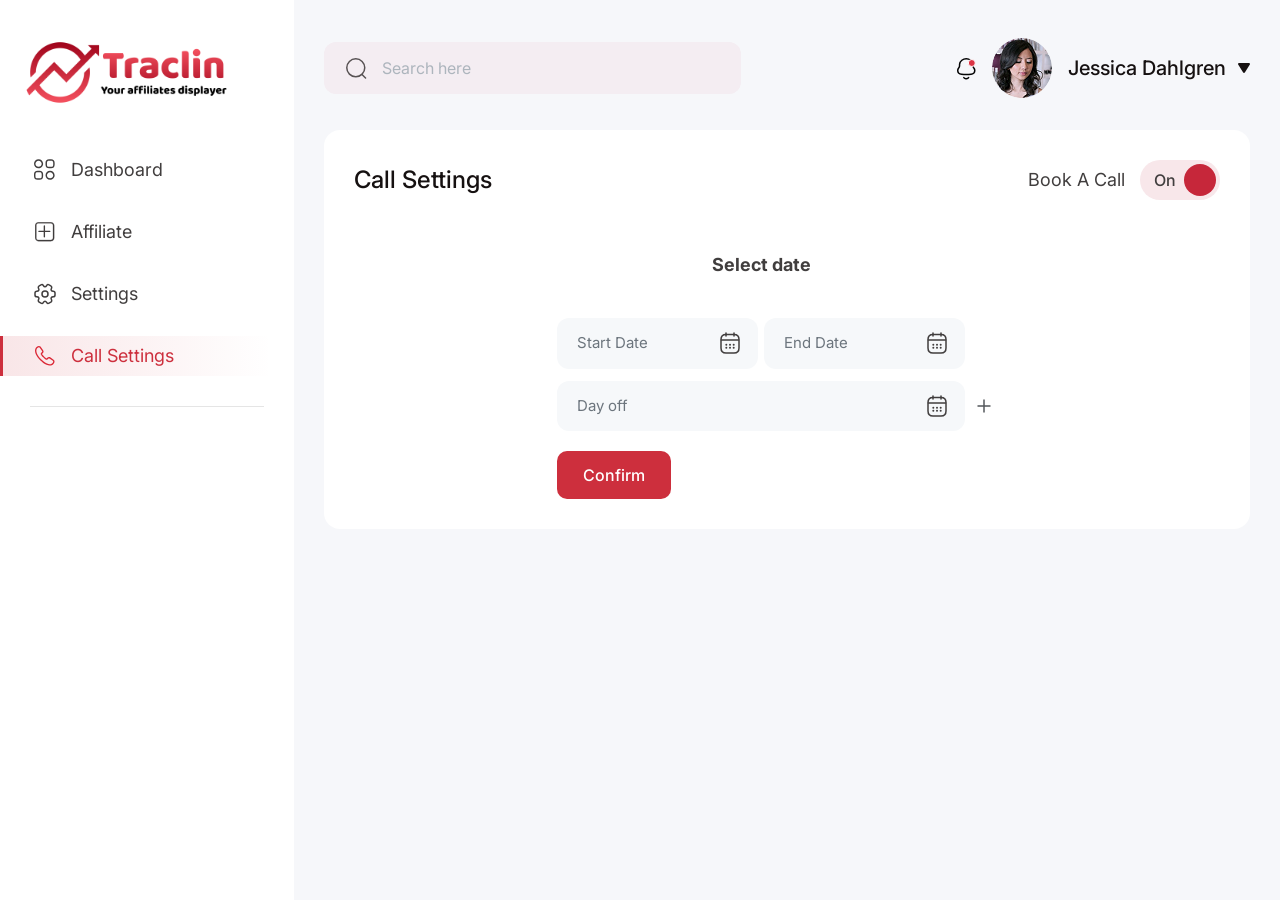
==== Dashboard.html @ 14e71dde "every thing is uptodate and resopnsive" ====
<!DOCTYPE html>
<html lang="en">

<head>
    <meta charset="UTF-8">
    <meta name="viewport" content="width=device-width, initial-scale=1.0">
    <title>Traclin Dashboard</title>
    <link href="https://cdn.jsdelivr.net/npm/bootstrap@5.3.0/dist/css/bootstrap.min.css" rel="stylesheet">
    <link rel="stylesheet" href="https://cdn.jsdelivr.net/npm/bootstrap-icons@1.11.1/font/bootstrap-icons.css">
    <link rel="stylesheet" href="https://cdnjs.cloudflare.com/ajax/libs/font-awesome/6.7.2/css/all.min.css">
    <link rel="stylesheet" href="/css/bootstrap.min.css">
    <link rel="stylesheet" href="./css/style.css">
    <link rel="stylesheet" href="./css/dashboard.css">
</head>

<body>
    <!-- Sidebar Overlay (mobile backdrop) -->
    <div id="sidebar-overlay"></div>

    <div class="d-flex" id="wrapper">

        <!-- ===== SIDEBAR ===== -->
        <div class="bg-white sidebar" id="sidebar-wrapper">

            <!-- Logo -->
            <div class="sidebar-heading px-4 py-10">
                <img src="assets/images/sidebar-logo.svg" alt="Traclin Logo">
            </div>

            <!-- Main Menu -->
            <div class="mb-3">
                <a href="#" class="nav-link-custom" data-target="dashboard">
                    <img src="assets/images/dashboard.svg" alt=""> Dashboard
                </a>
                <a href="#" class="nav-link-custom" data-target="affiliate">
                    <img src="assets/images/affliate.svg" alt=""> Affiliate
                </a>
                <a href="#" class="nav-link-custom" data-target="settings">
                    <img src="assets/images/settings.svg" alt=""> Settings
                </a>
                <a href="#" class="nav-link-custom" data-target="call-settings">
                    <img src="assets/images/phone.svg" alt=""> Call Settings
                </a>
            </div>

            <hr class="sidebar-divider">

        </div>
        <!-- ===== END SIDEBAR ===== -->

        <!-- ===== MAIN CONTENT ===== -->
        <div id="page-content-wrapper" class="w-100 vh-100 overflow-auto header-bg content-padding">

            <!-- Top Navigation Bar -->
            <nav class="navbar navbar-light nav-custom">
                <div class="container-fluid p-0">

                    <!-- Hamburger (mobile only) -->
                    <button class="hamburger-btn d-md-none" id="sidebarToggle" aria-label="Toggle sidebar">
                        <i class="fa-solid fa-bars"></i>
                    </button>

                    <!-- Search Bar -->
                    <form class="d-flex nav-search position-relative">
                        <img src="assets/images/search.svg" alt="Search icon" class="search-icon">
                        <input class="form-control border-0 search-bar" type="search" placeholder="Search here"
                            aria-label="Search">
                    </form>

                    <!-- Right Side: Notification + Profile -->
                    <div class="d-flex align-items-center ms-auto">

                        <!-- Notification Bell -->
                        <a class="nav-link text-dark position-relative" href="#">
                            <img src="assets/images/notification.svg" alt="Notifications">
                            <span class="notification-dot position-absolute">
                                <span class="visually-hidden">New alerts</span>
                            </span>
                        </a>

                        <!-- User Profile Dropdown -->
                        <div class="nav-item dropdown d-flex align-items-center">
                            <img src="assets/images/nav-profile.png" alt="User Avatar" class="nav-avatar">
                            <a class="nav-link nav-username d-none d-md-block" href="#" id="navbarDropdown"
                                data-bs-toggle="dropdown" aria-expanded="false">
                                Jessica Dahlgren
                            </a>
                            <img src="assets/images/nav-drop-btn.svg" alt="Expand menu" role="button"
                                data-bs-toggle="dropdown" data-bs-target="#navbarDropdown" class="nav-drop-arrow">
                            <ul class="dropdown-menu dropdown-menu-end border-0 mt-2 shadow-sm"
                                aria-labelledby="navbarDropdown">
                                <li><a class="dropdown-item" href="#">Profile</a></li>
                                <li><a class="dropdown-item" href="#">Settings</a></li>
                                <li>
                                    <hr class="dropdown-divider">
                                </li>
                                <li><a class="dropdown-item text-danger" href="./index.html">Logout</a></li>
                            </ul>
                        </div>
                    </div>

                </div>
            </nav>

            <!-- ===== CONTENT SECTIONS ===== -->
            <div>

                <!-- Section: Dashboard -->
                <div id="dashboard" class="content-section d-none Affiliate-display-container">
                    <div class="card border-0 rounded-4 p-5 bg-white text-center">
                        <i class="bi bi-grid text-muted mb-3 dashboard-icon"></i>
                        <h3 class="fw-bold">Welcome to the Dashboard</h3>
                        <p class="text-muted">This is a dynamic section. </p>
                    </div>
                </div>

                <!-- Section: Affiliate -->

                <div id="affiliate" class="content-section d-none affiliate-container">
                    <div class="dashboard-porgress d-flex align-items-center position-relative">
                        <div class="Progress-bar-user-welcome">
                            <h1 class="fw-bold">
                                Hello
                            </h1>
                            <p>
                                Mashok Khan
                            </p>
                        </div>

                        <div class="d-flex justify-content-between  Progress-bar">

                            <div class="d-flex flex-column align-items-center" style="z-index: 2;">
                                <div
                                    class="web-red-gradient d-flex align-items-center justify-content-center rounded-circle porgres-red-icon">
                                    <img src="/images/icons/profile.png" style="height: 57%; width: 57%;">
                                </div>
                                <h1 class="fw-bolder progres-count">
                                    56
                                </h1>
                                <p class="fw-semibold progres-tag">
                                    Daily Visitor
                                </p>
                            </div>

                            <div class="d-flex flex-column align-items-center" style="z-index: 2;">
                                <div
                                    class="web-red-gradient d-flex align-items-center justify-content-center rounded-circle porgres-red-icon">
                                    <img src="/images/icons/eye.png" style="height: 57%; width: 57%;">
                                </div>
                                <h1 class="fw-bolder progres-count">
                                    78
                                </h1>
                                <p class="fw-semibold progres-tag">
                                    Daily Click
                                </p>
                            </div>

                            <div class="d-flex flex-column align-items-center" style="z-index: 2;">
                                <div
                                    class="web-red-gradient d-flex align-items-center justify-content-center rounded-circle porgres-red-icon">
                                    <img src="/images/icons/eye.png" style="height: 57%; width: 57%;">
                                </div>
                                <h1 class="fw-bolder  progres-count">
                                    78
                                </h1>
                                <p class="fw-semibold progres-tag">
                                    Daily Click
                                </p>
                            </div>

                            <img src="/images/progress-bar-style-lines.png" style="right: 0%; top: 0%; z-index: 1;"
                                class="position-absolute">

                        </div>

                    </div>

                    <div class="Affiliate-display position-relative">

                        <div class="affilate-display-header">

                            <div>
                                <div>
                                    <h1 class="fw-semibold Affiliate-display-h1">
                                        Affiliate displayer
                                    </h1>
                                </div>
                                <div>
                                    <p class="Affiliate-display-p" style="margin-right: 20px;">
                                        Hello my user those are my suggested products. make a purchase to support my
                                        blog!
                                        <span>
                                            <img src="./assets/images/edit-2.svg" style="cursor: pointer;">
                                        </span>
                                    </p>
                                </div>
                            </div>

                            <div>
                                <button
                                    class="add-link-btn web-text-red fw-semibold border-0 d-flex align-items-center justify-content-center gap-3"
                                    data-bs-toggle="modal" data-bs-target="#uploadModal" id="btn-add-link">
                                    Add your link
                                    <div style="padding: 1px 6px; border-radius: 6px;"
                                        class="text-white web-red-gradient">
                                        <i class="fa-solid fa-plus"></i>
                                    </div>
                                </button>
                            </div>
                        </div>


                        <div>
                            <table class="w-100 Affiliate-display-table table-responsive" style="font-weight: 500;">

                                <thead>
                                    <tr style="background-color: #F4E6EA; height: 56px;">
                                        <th class="pl-30">
                                            #
                                        </th>
                                        <th class="Date">Registration Date</th>
                                        <th>Category</th>
                                        <th>Brand name</th>
                                        <th>Affiliate link</th>
                                        <th class="Description">Description</th>
                                        <th class="pr-30">
                                            Our Product Video
                                        </th>
                                    </tr>
                                </thead>

                                <tbody>

                                    <tr>
                                        <td class="pl-30">
                                            01
                                        </td>
                                        <td class="Date">07 June 2022</td>
                                        <td>Customized gadget</td>
                                        <td>Traclin</td>
                                        <td>traclin.com</td>
                                        <td class="Description">Lorem Ipsum is simply dummy text printer to..</td>

                                        <td class="watch-product-video pr-30">
                                            <div class="d-flex align-items-center">
                                                <img src="../images/icons/play-circle.png" style="cursor: pointer;">
                                                <p style="margin-left: 12px; margin-top: 14px;">
                                                    Watch
                                                    <span class="watch-video-tag">
                                                        our product video
                                                    </span>
                                                </p>
                                                <div class="dropdown" style="margin-left: 20px;">
                                                    <i class="fa-solid fa-ellipsis-vertical fs-4"
                                                        style="color: #1D265D; cursor: pointer;"
                                                        data-bs-toggle="dropdown" aria-expanded="false">
                                                    </i>
                                                    <ul class="dropdown-menu shadow-sm border-0"
                                                        style="min-width: 100px;">
                                                        <li><a class="dropdown-item fw-medium view-affiliate-btn"
                                                                href="#">View</a></li>
                                                        <li><a class="dropdown-item fw-medium text-danger delete-affiliate-btn"
                                                                href="#">Delete</a></li>
                                                    </ul>
                                                </div>
                                            </div>
                                        </td>

                                    </tr>


                                    <tr>
                                        <td class="pl-30">
                                            02
                                        </td>
                                        <td class="Date">07 June 2022</td>
                                        <td>Customized gadget</td>
                                        <td>Traclin</td>
                                        <td>traclin.com</td>
                                        <td class="Description">Lorem Ipsum is simply dummy text printer to..</td>

                                        <td class="watch-product-video pr-30">
                                            <div class="d-flex align-items-center">
                                                <img src="../images/icons/play-circle.png" style="cursor: pointer;">
                                                <p style="margin-left: 12px; margin-top: 14px;">
                                                    Watch
                                                    <span class="watch-video-tag">
                                                        our product video
                                                    </span>
                                                </p>
                                                <div class="dropdown" style="margin-left: 20px;">
                                                    <i class="fa-solid fa-ellipsis-vertical fs-4"
                                                        style="color: #1D265D; cursor: pointer;"
                                                        data-bs-toggle="dropdown" aria-expanded="false">
                                                    </i>
                                                    <ul class="dropdown-menu shadow-sm border-0"
                                                        style="min-width: 100px;">
                                                        <li><a class="dropdown-item fw-medium view-affiliate-btn"
                                                                href="#">View</a></li>
                                                        <li><a class="dropdown-item fw-medium text-danger delete-affiliate-btn"
                                                                href="#">Delete</a></li>
                                                    </ul>
                                                </div>
                                            </div>
                                        </td>

                                    </tr>


                                    <tr>
                                        <td class="pl-30">
                                            03
                                        </td>
                                        <td class="Date">07 June 2022</td>
                                        <td>Customized gadget</td>
                                        <td>Traclin</td>
                                        <td>traclin.com</td>
                                        <td class="Description">Lorem Ipsum is simply dummy text printer to..</td>

                                        <td class="watch-product-video pr-30">
                                            <div class="d-flex align-items-center">
                                                <img src="../images/icons/play-circle.png" style="cursor: pointer;">
                                                <p style="margin-left: 12px; margin-top: 14px;">
                                                    Watch
                                                    <span class="watch-video-tag">
                                                        our product video
                                                    </span>
                                                </p>
                                                <div class="dropdown" style="margin-left: 20px;">
                                                    <i class="fa-solid fa-ellipsis-vertical fs-4"
                                                        style="color: #1D265D; cursor: pointer;"
                                                        data-bs-toggle="dropdown" aria-expanded="false">
                                                    </i>
                                                    <ul class="dropdown-menu shadow-sm border-0"
                                                        style="min-width: 100px;">
                                                        <li><a class="dropdown-item fw-medium view-affiliate-btn"
                                                                href="#">View</a></li>
                                                        <li><a class="dropdown-item fw-medium text-danger delete-affiliate-btn"
                                                                href="#">Delete</a></li>
                                                    </ul>
                                                </div>
                                            </div>
                                        </td>

                                    </tr>


                                    <tr>
                                        <td class="pl-30">
                                            04
                                        </td>
                                        <td class="Date">07 June 2022</td>
                                        <td>Customized gadget</td>
                                        <td>Traclin</td>
                                        <td>traclin.com</td>
                                        <td class="Description">Lorem Ipsum is simply dummy text printer to..</td>

                                        <td class="watch-product-video pr-30">
                                            <div class="d-flex align-items-center">
                                                <img src="../images/icons/play-circle.png" style="cursor: pointer;">
                                                <p style="margin-left: 12px; margin-top: 14px;">
                                                    Watch
                                                    <span class="watch-video-tag">
                                                        our product video
                                                    </span>
                                                </p>
                                                <div class="dropdown" style="margin-left: 20px;">
                                                    <i class="fa-solid fa-ellipsis-vertical fs-4"
                                                        style="color: #1D265D; cursor: pointer;"
                                                        data-bs-toggle="dropdown" aria-expanded="false">
                                                    </i>
                                                    <ul class="dropdown-menu shadow-sm border-0"
                                                        style="min-width: 100px;">
                                                        <li><a class="dropdown-item fw-medium view-affiliate-btn"
                                                                href="#">View</a></li>
                                                        <li><a class="dropdown-item fw-medium text-danger delete-affiliate-btn"
                                                                href="#">Delete</a></li>
                                                    </ul>
                                                </div>
                                            </div>
                                        </td>

                                    </tr>


                                    <tr>
                                        <td class="pl-30">
                                            05
                                        </td>
                                        <td class="Date">07 June 2022</td>
                                        <td>Customized gadget</td>
                                        <td>Traclin</td>
                                        <td>traclin.com</td>
                                        <td class="Description">Lorem Ipsum is simply dummy text printer to..</td>

                                        <td class="watch-product-video pr-30">
                                            <div class="d-flex align-items-center">
                                                <img src="../images/icons/play-circle.png" style="cursor: pointer;">
                                                <p style="margin-left: 12px; margin-top: 14px;">
                                                    Watch
                                                    <span class="watch-video-tag">
                                                        our product video
                                                    </span>
                                                </p>
                                                <div class="dropdown" style="margin-left: 20px;">
                                                    <i class="fa-solid fa-ellipsis-vertical fs-4"
                                                        style="color: #1D265D; cursor: pointer;"
                                                        data-bs-toggle="dropdown" aria-expanded="false">
                                                    </i>
                                                    <ul class="dropdown-menu shadow-sm border-0"
                                                        style="min-width: 100px;">
                                                        <li><a class="dropdown-item fw-medium view-affiliate-btn"
                                                                href="#">View</a></li>
                                                        <li><a class="dropdown-item fw-medium text-danger delete-affiliate-btn"
                                                                href="#">Delete</a></li>
                                                    </ul>
                                                </div>
                                            </div>
                                        </td>

                                    </tr>


                                    <tr class="border-0">
                                        <td class="pl-30">
                                            06
                                        </td>
                                        <td class="Date">07 June 2022</td>
                                        <td>Customized gadget</td>
                                        <td>Traclin</td>
                                        <td>traclin.com</td>
                                        <td class="Description">Lorem Ipsum is simply dummy text printer to..</td>

                                        <td class="watch-product-video pr-30">
                                            <div class="d-flex align-items-center">
                                                <img src="../images/icons/play-circle.png" style="cursor: pointer;">
                                                <p style="margin-left: 12px; margin-top: 14px;">
                                                    Watch
                                                    <span class="watch-video-tag">
                                                        our product video
                                                    </span>
                                                </p>
                                                <div class="dropdown" style="margin-left: 20px;">
                                                    <i class="fa-solid fa-ellipsis-vertical fs-4"
                                                        style="color: #1D265D; cursor: pointer;"
                                                        data-bs-toggle="dropdown" aria-expanded="false">
                                                    </i>
                                                    <ul class="dropdown-menu shadow-sm border-0"
                                                        style="min-width: 100px;">
                                                        <li><a class="dropdown-item fw-medium view-affiliate-btn"
                                                                href="#">View</a></li>
                                                        <li><a class="dropdown-item fw-medium text-danger delete-affiliate-btn"
                                                                href="#">Delete</a></li>
                                                    </ul>
                                                </div>
                                            </div>
                                        </td>
                                    </tr>
                                </tbody>
                            </table>
                        </div>

                        <div class="w-100 d-flex">
                            <button class="text-white border-0 web-red mx-auto link-of-the-page-btn"
                                data-bs-toggle="modal" data-bs-target="#uploadModal" id="btn-create-link">
                                Create link of the page
                            </button>
                        </div>

                    </div>
                </div>

                <!-- Section: Affiliate ends here -->

                <!-- Section: Affiliate Details -->
                <div id="affiliate-details" class="content-section d-none">
                    <div class="card border-0 rounded-4 p-30 bg-white">
                        <div class="d-flex justify-content-between align-items-center mb-5">
                            <h4 class="mb-0 section-title">
                                <i class="bi bi-arrow-left me-2 text-dark" style="cursor: pointer"
                                    id="back-to-affiliate"></i>
                                Affiliate link
                            </h4>
                            <button class="btn btn-outline-danger btn-edit rounded-2" data-bs-toggle="modal"
                                data-bs-target="#uploadModal">Edit</button>
                        </div>

                        <div class="row gx-custom">
                            <!-- Upload Image Box -->
                            <div class="col-12 upload-col d-flex justify-content-center mb-4">
                                <input type="file" id="main-upload-input" accept="image/*" class="d-none">
                                <div class="rounded-4 d-flex flex-column
                                            align-items-center justify-content-center p-4 upload-box overflow-hidden position-relative"
                                    id="main-upload-box">
                                    <div
                                        class="upload-action-btns d-none position-absolute top-0 end-0 m-2 d-flex gap-2">
                                        <button type="button" class="btn-action-image btn-preview-image"
                                            aria-label="Preview image">
                                            <i class="bi bi-eye text-white"></i>
                                        </button>
                                        <button type="button" class="btn-action-image btn-remove-image"
                                            aria-label="Remove image">
                                            <i class="bi bi-x text-white"></i>
                                        </button>
                                    </div>
                                    <span class="text-center upload-text-custom">Upload<br>Image/Logo</span>
                                </div>

                            </div>


                            <!-- Affiliate Details -->
                            <div class="col-12 details-col pt-2">

                                <!-- Info Grid -->
                                <div class="row align-items-start mb-4 g-0 info-grid">
                                    <div class="col-sm-6 col-md-auto">
                                        <div class="detail-header">Registration Date</div>
                                        <div class="detail-value" id="display-registration-date">07 June 2022</div>
                                    </div>
                                    <div class="col-sm-6 col-md-auto">
                                        <div class="detail-header">Brand name</div>
                                        <div class="detail-value" id="display-brand-name">Traclin</div>
                                    </div>
                                    <div class="col-sm-6 col-md-auto">
                                        <div class="detail-header">Affiliate link</div>
                                        <div class="detail-value" id="display-affiliate-link">traclin.com</div>
                                    </div>
                                    <div class="col-sm-6 col-md">
                                        <div class="detail-header">Our Video link</div>
                                        <a href="#" class="text-decoration-underline detail-value"
                                            id="display-video-link">
                                            https://www.youtube.com/watch?v
                                        </a>
                                    </div>
                                </div>

                                <!-- Description -->
                                <div class="mb-3 detail-header">Description</div>
                                <p class="text-muted pb-5 detail-description" id="display-description">
                                    Lorem Ipsum is simply dummy text of the printing and typesetting industry. Lorem
                                    Ipsum has been the industry's standard dummy text ever since the 1500s, when an
                                    unknown printer took a galley of type and scrambled it to make a type specimen book.
                                    It has survived not only five centuries, but also the leap into electronic
                                    typesetting, remaining essentially unchanged.
                                </p>

                                <!-- Watch Video Link -->
                                <a href="#" class="text-decoration-none d-inline-flex align-items-center play-btn">
                                    <img src="assets/images/play-circle.svg" alt="Play Circle">
                                    <span class="video-text">Watch our product video</span>
                                </a>
                            </div>
                        </div>
                    </div>
                </div>

                <!-- Section: Settings -->
                <div id="settings" class="content-section d-none">
                    <div class="card border-0 rounded-4 p-5 bg-white">
                        <h4 class="fw-bold">Company Settings</h4>
                        <p class="text-muted">Configure your Traclin features here.</p>
                    </div>
                </div>

                <!-- Section: Call Settings -->
                <div id="call-settings" class="content-section d-none">
                    <div class="card border-0 rounded-4 p-30 bg-white">

                        <!-- Header row -->
                        <div class="d-flex flex-wrap justify-content-between align-items-center gap-3">
                            <h4 class="section-title mb-0">Call Settings</h4>
                            <div class="custom-toggle-container">
                                <span class="custom-toggle-text">Book A Call</span>
                                <label class="custom-toggle">
                                    <input type="checkbox" id="bookCallToggle" checked>
                                    <span class="toggle-slider"></span>
                                    <span class="toggle-label-on">On</span>
                                    <span class="toggle-label-off">Off</span>
                                </label>
                            </div>
                        </div>

                        <!-- Date selection -->
                        <div class="call-settings-dates mt-5">

                            <div class="date-grid">
                                <!-- Heading -->
                                <h5 class="select-date-header mb-4" style="grid-column: 1 / 3;">Select date</h5>

                                <!-- Start Date -->
                                <div class="date-field" style="grid-column: 1;">
                                    <input type="date" id="callStartDate" class="date-custom-input" required>
                                    <span class="date-placeholder">Start Date</span>
                                    <img src="assets/images/calendar.svg" alt="Calendar">
                                </div>

                                <!-- End Date -->
                                <div class="date-field">
                                    <input type="date" id="callEndDate" class="date-custom-input" required>
                                    <span class="date-placeholder">End Date</span>
                                    <img src="assets/images/calendar.svg" alt="Calendar">
                                </div>

                                <!-- Spacer keeps col 3 the same width as the + button -->
                                <div class="date-grid__spacer" aria-hidden="true">
                                    <i class="bi bi-plus-lg"></i>
                                </div>

                                <!-- Spacer keeps col 4 the same width as the × button -->
                                <div class="date-grid__spacer date-grid__spacer-x" aria-hidden="true">
                                    <i class="bi bi-x-lg"></i>
                                </div>

                                <!-- Day off rows (dynamically managed) -->
                                <div id="dayoff-list" class="date-field--dayoff"
                                    style="grid-column: 1 / 3; display: contents;">
                                    <div class="date-field date-field--dayoff dayoff-entry">
                                        <input type="date" class="date-custom-input dayoff-input" required>
                                        <span class="date-placeholder">Day off</span>
                                        <img src="assets/images/calendar.svg" alt="Calendar">
                                    </div>
                                </div>

                                <!-- Add day-off button -->
                                <button type="button" id="addDayoffBtn" class="add-dayoff-btn"
                                    title="Add another day off">
                                    <img src="assets/images/add.svg" alt="Add">
                                </button>

                                <!-- Confirm -->
                                <button type="button" id="confirmCallSettings"
                                    class="btn bg-primary-red modal-save-btn call-settings-confirm">
                                    Confirm
                                </button>
                            </div>
                        </div>

                    </div>
                </div>
            </div>
        </div>

    </div>
    <!-- ===== END CONTENT SECTIONS ===== -->

    </div>
    <!-- ===== END MAIN CONTENT ===== -->

    <!-- Upload Modal -->
    <div class="modal fade" id="uploadModal" tabindex="-1" aria-labelledby="uploadModalLabel" aria-hidden="true">
        <div class="modal-dialog modal-dialog-centered">
            <div class="modal-content rounded-3 border-0 p-3">
                <div class="modal-header border-0 pb-0 d-flex justify-content-center position-relative">
                    <img src="assets/images/sidebar-logo.svg" alt="Traclin Logo" class="modal-logo">
                </div>
                <div class="modal-body">
                    <div class="text-center mb-0">
                        <input type="file" id="modal-upload-input" accept="image/*" class="d-none">
                        <div class="rounded-3 d-flex align-items-center justify-content-center mx-auto overflow-hidden position-relative modal-upload-box"
                            id="modal-upload-box">
                            <div class="upload-action-btns d-none position-absolute top-0 end-0 m-2 d-flex gap-2">
                                <button type="button" class="btn-action-image btn-preview-image"
                                    aria-label="Preview image">
                                    <i class="bi bi-eye text-white"></i>
                                </button>
                                <button type="button" class="btn-action-image btn-remove-image"
                                    aria-label="Remove image">
                                    <i class="bi bi-x text-white"></i>
                                </button>
                            </div>
                            <img src="assets/images/gallery-add.svg" alt="gallery-add" class="modal-upload-icon">
                        </div>
                        <div class="modal-upload-text">Upload Image/Logo</div>
                    </div>

                    <form>
                        <input type="text" class="form-control mb-2 border-0 py-2 px-3 modal-custom-input"
                            id="input-registration-date" placeholder="Registration Date (e.g. 07 June 2022)">
                        <select class="form-select mb-2 border-0 py-2 px-3 modal-custom-input" aria-label="Category">
                            <option selected>Category</option>
                            <option value="1">Affiliate</option>
                            <option value="2">Other</option>
                        </select>
                        <input type="text" class="form-control mb-2 border-0 py-2 px-3 modal-custom-input"
                            id="input-brand-name" placeholder="Brand name">
                        <input type="text" class="form-control mb-2 border-0 py-2 px-3 modal-custom-input"
                            id="input-affiliate-link" placeholder="Affiliate link">
                        <input type="text" class="form-control mb-2 border-0 py-2 px-3 modal-custom-input"
                            id="input-video-link" placeholder="Our Video link">
                        <textarea class="form-control mb-2 border-0 py-2 px-3 modal-custom-input" id="input-description"
                            rows="4" placeholder="Description"></textarea>

                        <div class="text-start mt-2">
                            <button type="button" class="btn bg-primary-red modal-save-btn"
                                id="modal-save-btn">Save</button>
                        </div>
                    </form>
                </div>
            </div>
        </div>
    </div>

    <!-- Image Preview Modal -->
    <div class="modal fade" id="imagePreviewModal" tabindex="-1" aria-labelledby="imagePreviewModalLabel"
        aria-hidden="true">
        <div class="modal-dialog modal-dialog-centered modal-lg">
            <div class="modal-content bg-transparent border-0">
                <div class="modal-header border-0 pb-2 justify-content-end">
                    <button type="button" class="btn-close btn-close-white" data-bs-dismiss="modal"
                        aria-label="Close"></button>
                </div>
                <div class="modal-body text-center p-0">
                    <img src="" id="full-preview-img" class="img-fluid rounded preview-modal-img" alt="Image Preview">
                </div>
            </div>
        </div>
    </div>

    </div>

    <script src="https://cdn.jsdelivr.net/npm/bootstrap@5.3.0/dist/js/bootstrap.bundle.min.js"></script>
    <script src="./js/script.js"></script>
</body>

</html>
---- css/style.css ----
@import URL('https://fonts.googleapis.com/css2?family=Inter:ital,opsz,wght@0,14..32,100..900;1,14..32,100..900&display=swap');

*{
    margin: 0%;
    padding: 0%;
    box-sizing: border-box;
    font-family: 'inter' , sans-serif;
}


.input{
    height: 58px;
    border-radius: 10px;
    background-color: #F3F8FC;
    border: none;
    padding: 18px 20px;
    margin-top: 10px;
}

.web-red-gradient {
   background: linear-gradient(to top left, #F14D5C 10%, #A2071D 60%);
}

.web-gray{
    background-color: #66737F;
}

.web-black{
    background-color: #161111;
}

.web-red{
    background-color: #C6273A;
}

.web-text-gray{
       color: #66737F;
}

.web-text-black{
    color: #161111;
}

.web-text-red{
    color: #C6273A;
}

.Affiliate-display{
    width: 100%;
    border-radius: 8px;
    box-shadow: 2px 2px 60px 6px rgba(0, 0, 0, 0.088);
    margin-top: 30px;
    overflow: auto;
}

.affiliate-container{
    width: 100%;
    max-width: 1800px;
    margin-left: auto;
    margin-right: auto;
}

.Description{
    display: none;
}

.watch-video-tag{
    display: none;
}

.Affiliate-display-table{
        font-size: 10px;
    }

.Date{
    display: none;
}


 .add-link-btn{
    width: 140px;
    height: 40px;
    border-radius: 6px;
    background-color: #F4E6EA;
    border:2px solid #161111;
    font-size: 12px;
} 


.Affiliate-display-table > tbody > tr {
    height: 45px;
    border-bottom: 1px solid #05050543;
    margin-left: 20px;
}

.watch-product-video{
    color: #C6273A;
}

.dashboard-porgress {
    background-color: #F4E6EA;
    width: 100%;
    height: 160px;
    border-radius: 12px;
    overflow: hidden;
}

.Progress-bar{
        width: 55%; 
        margin-left: auto;
        margin-right: 10px;
    }
     .Progress-bar-user-welcome{
        margin-left: 10px; 
        font-size: 20px; 
        width: 140px;
    }
    .porgres-red-icon{
        height: 40px;
        width: 40px;
    }

     .progres-count{
        font-size: 22px;
        margin-top: 10px;
    }
    .progres-tag{
        font-size: 10px;
        text-align: center;
    }

     .add-link-btn{
        margin-left: auto;
     }

.pl-30{
    padding-left: 10px;
}

.pr-30{
    padding-right: 0px;
    
}

.link-of-the-page-btn{
    padding: 10px 16px;
    border-radius: 8px;
    margin-top: 24px; 
    font-size: 12px;
}


.Affiliate-display-h1{
   font-size: 16px;
}

.Affiliate-display-p{
    font-size: 12px;
}

.affilate-display-header{
        padding: 15px 20px;
    }

@media (min-width: 576px) { 
    .Affiliate-display-table > tbody > tr {
    height: 65px;
    }
    .Affiliate-display{
      border-radius: 15px;
    }

    .Progress-bar{
        width: 350px; 
        margin-left: auto;
        margin-right: 30px;
    }
     .Progress-bar-user-welcome{
        margin-left: 30px; 
        font-size: 20px; 
        width: 140px;
    }
    .porgres-red-icon{
        height: 50px;
        width: 50px;
    }

     .progres-count{
        font-size: 28px;
        margin-top: 10px;
    }

    .progres-tag{
        font-size: 10px;
        text-align: center;
    }
    .dashboard-porgress {
        height: 190px;
        overflow: hidden;
        border-radius: 10px;
    } 
      .add-link-btn{
       margin-left: auto;
    }
        .watch-video-tag{
        display: inline-block;
   }
   .Affiliate-display-table{
        font-size: 12px;
    }
.pl-30{
    padding-left: 30px;
}

.pr-30{
    padding-right: 10px;
    
}

.link-of-the-page-btn{
    padding: 12px 20px;
    border-radius: 8px;
    margin-top: 24px; 
    font-size: 18px;
}

 .add-link-btn{
    width: 140px;
    height: 40px;
    border-radius: 6px;
    background-color: #F4E6EA;
    border:2px solid #161111;
    font-size: 12px;
} 

.affilate-display-header{
        padding: 10px 20px;
    }
}

.text-hover > li:hover{
    color:#C6273A;
    font-weight: 600;
}

.text-hover:hover {
    color:#C6273A;
    font-weight: 600;
}

@media (min-width: 768px) { 
    .Progress-bar{
        width: 350px; 
        margin-left: auto;
        margin-right: 30px;
    }
     .Progress-bar-user-welcome{
        margin-left: 30px; 
        font-size: 20px; 
        width: 140px;
    }
    .porgres-red-icon{
        height: 50px;
        width: 50px;
    }

     .progres-count{
        font-size: 28px;
        margin-top: 12px;
    }
    .progres-tag{
        font-size: 16px;
        text-align: center;
    }
    .dashboard-porgress {
        height: 220px;
        overflow: hidden;
        border-radius: 15px;
    } 
        .watch-video-tag{
        display: none;
    }
    .Affiliate-display-h1{
     font-size: 24px;
    }

    .Affiliate-display-p{
        font-size: 16px;
    }    
    .add-link-btn{
        width: 190px;
        height: 56px;
        border-radius: 12px;
        font-size: 16px;
    }
    .affilate-display-header{
        padding: 20px 30px;
    }


 }


@media (min-width: 992px) { 
    .Progress-bar{
        width: 400px; 
        margin-left: auto;
        margin-right: 40px;
    }
    .Progress-bar-user-welcome{
        margin-left: 30px; 
        font-size: 24px; 
        width: 200px;
    }
    .porgres-red-icon{
        height: 60px;
        width: 60px;
    }
    .progres-count{
        font-size: 34px;
        margin-top: 16px;
    }
    .progres-tag{
        font-size: 18px;
    }

    .dashboard-porgress {
        height: 259px;
        overflow: hidden;
        border-radius: 15px;
    } 
   .affilate-display-header{
       display: block;
    }
      .Date{
      display: block;
      margin-top: 19px;
    }
    .watch-video-tag{
    display: inline-block;
}
.pr-30{
    padding-right: 10px;
    
}
.Affiliate-display-table > thead > tr > th {
    padding: 0px 30px;

}
.Affiliate-display-table > tbody > tr > td {
    padding: 0px 30px;

}

 }

@media (min-width: 1200px) { 
     .Progress-bar-user-welcome{
        margin-left: 30px; 
        font-size: 28px; 
        width: 250px;
    }
    .Progress-bar{
        width: 500px; 
        margin-left: auto;
        margin-right: 60px;
    }
        .affilate-display-header{
       display: flex;
       justify-content: space-between;
       align-content: center;
    }
     .Affiliate-display{
        height: auto;
    }
    .Affiliate-display-table{
        font-size: 16px;
    }
 }


@media (min-width: 1400px) { 

    .Progress-bar-user-welcome{
        margin-left: 40px; 
        font-size: 34px; 
        width: 344px;
    }

    .Progress-bar{
        width: 791px; 
        margin-left: 141px;
        margin-right: 60px;
    }
    .Affiliate-display{
        height: 672px;
    }
    .Description{
      display: none;
     }

}

@media (min-width: 1565px) {
     .Description{
      display: block;
      margin-top: 19px;
     }
 }
---- css/dashboard.css ----
@import url('https://fonts.googleapis.com/css2?family=Poppins:wght@400;500;600;700;800&display=swap');


body {
    font-family: 'Poppins', sans-serif;
}

/* Page background */
.header-bg {
    background-color: #f6f7fa !important;
}

/* BRAND COLOUR UTILITIES */
.text-danger {
    color: #D32F3A !important;
}

.bg-primary-red {
    background-color: #CD2F3D !important;
}

.border-danger {
    border-color: #CD2F3D !important;
}

/* Outlined button */
.btn-outline-danger {
    color: #CD2F3D;
    border-color: #CD2F3D;
    background-color: transparent;
    transition: all 0.3s ease;
}

.btn-outline-danger:hover {
    background-color: #CD2F3D;
    color: #fff;
    border-color: #CD2F3D;
}

/* SIDEBAR */
#sidebar-wrapper {
    min-height: 100vh;
    width: 294px;
    flex-shrink: 0;
    transition: transform 0.3s ease;
    z-index: 1050;
}

/* Logo area */
.sidebar-heading img {
    max-width: 100%;
    width: 209px;
    /* Default desktop width */
    height: auto;
    transition: width 0.3s ease;
}

/* Divider between menu groups */
.sidebar-divider {
    border-color: #E5E5E5;
    opacity: 1;
    margin: 30px;
}

/* "Tools" section label */
.sidebar-tools-heading {
    padding-left: 30px;
    font-size: 18px;
    font-weight: 400;
    color: #413E3E;
    line-height: 100%;
    margin-bottom: 0.5rem;
}

/* --- Nav Links --- */
#sidebar-wrapper .nav-link-custom {
    display: flex;
    align-items: center;
    gap: 14px;
    padding: 10px 1rem 10px 30px;
    max-width: 272px;
    font-size: 18px;
    font-weight: 400;
    line-height: 100%;
    margin-bottom: 20px;
    background-color: transparent;
    color: #413E3E;
    text-decoration: none;
    border: none;
    border-left: 3px solid transparent;
    border-top-left-radius: 0;
    border-bottom-left-radius: 0;
}

/* Icons inside nav links */
#sidebar-wrapper .nav-link-custom img {
    width: 24px;
    height: 24px;
    object-fit: contain;
    vertical-align: middle;
    flex-shrink: 0;
}

/* Slightly smaller icons for affiliate & call-settings */
#sidebar-wrapper .nav-link-custom[data-target="affiliate"] img,
#sidebar-wrapper .nav-link-custom[data-target="call-settings"] img {
    width: 20px;
    height: 20px;
    margin: 0 2px;
}

/* Hover state */
#sidebar-wrapper .nav-link-custom:hover {
    background: linear-gradient(90deg, rgba(205, 47, 61, 0.05) 0%, rgba(205, 47, 61, 0) 100%);
    color: #CD2F3D;
    border-left-color: rgba(205, 47, 61, 0.5);
}

#sidebar-wrapper .nav-link-custom:hover i,
#sidebar-wrapper .nav-link-custom:hover img {
    color: #CD2F3D;
    filter: brightness(0) saturate(100%) invert(24%) sepia(82%) saturate(2637%) hue-rotate(340deg) brightness(87%) contrast(97%);
}

/* Active state */
#sidebar-wrapper .nav-link-custom.active {
    background: linear-gradient(90deg, rgba(205, 47, 61, 0.12) 0%, rgba(205, 47, 61, 0) 100%);
    color: #CD2F3D;
    border-left-color: #CD2F3D;
}

#sidebar-wrapper .nav-link-custom.active i,
#sidebar-wrapper .nav-link-custom.active img {
    color: #CD2F3D;
    filter: brightness(0) saturate(100%) invert(24%) sepia(82%) saturate(2637%) hue-rotate(340deg) brightness(87%) contrast(97%);
}

/* Mobile: slide sidebar off-screen */
@media (max-width: 767px) {
    #sidebar-wrapper {
        position: fixed;
        top: 0;
        left: 0;
        height: 100vh;
        transform: translateX(-100%);
        box-shadow: 4px 0 20px rgba(0, 0, 0, 0.12);
    }

    #sidebar-wrapper.sidebar-open {
        transform: translateX(0);
    }
}


/* TOP NAVIGATION BAR */
.nav-custom {
    background-color: transparent;
    padding-bottom: 32px;
    flex-wrap: nowrap;
    align-items: center;
}

/* Search bar wrapper */
.nav-search {
    flex: 1 1 auto;
    max-width: 45%;
    position: relative;
    min-width: 0;
}

/* Search icon (positioned inside the input) */
.search-icon {
    position: absolute;
    top: 50%;
    left: 20px;
    transform: translateY(-50%);
}

/* Search input */
#page-content-wrapper .search-bar {
    background-color: #f4edf2;
    height: 52px;
    padding-left: 58px;
    box-shadow: none;
    border-radius: 12px;
}

.search-bar::placeholder {
    color: #adb5bd;
    font-weight: 400;
}

#page-content-wrapper .search-bar:focus {
    box-shadow: none;
    border: none;
    outline: none;
}

/* Profile avatar */
.nav-avatar {
    width: 60px;
    height: 60px;
    margin-left: 16px;
    margin-right: 16px;
    border-radius: 50%;
    object-fit: cover;
    flex-shrink: 0;
}

/* Profile name */
.nav-username {
    font-size: 20px;
    font-weight: 500;
    line-height: 100%;
    color: #161111;
    cursor: pointer;
    white-space: nowrap;
}

/* Dropdown arrow */
.nav-drop-arrow {
    cursor: pointer;
    margin-left: 12px;
    flex-shrink: 0;
}

/* Notification dot */
.notification-dot {
    top: 28%;
    left: 97%;
    width: 8px;
    height: 8px;
    background-color: var(--bs-danger);
    border: 1px solid #fff;
    border-radius: 50%;
    transform: translate(-90%, -50%);
}

/* RESPONSIVE OVERRIDES */
@media (max-width: 1199px) {
    .sidebar-heading img {
        width: 180px;
    }

    .nav-avatar {
        width: 50px;
        height: 50px;
    }
}

@media (max-width: 991px) {
    .nav-username {
        font-size: 16px;
    }

    .sidebar-heading img {
        width: 150px;
    }

    /* Shrink search area slightly */
    #page-content-wrapper .search-bar {
        height: 48px;
        padding-left: 50px;
        font-size: 14px;
    }

    .search-icon {
        width: 20px;
        left: 16px;
    }
}

@media (max-width: 767px) {
    .nav-search {
        max-width: 55%;
        flex: 1 1 auto;
    }

    .nav-avatar {
        width: 45px;
        height: 45px;
        margin-left: 12px;
        margin-right: 12px;
    }

    .sidebar-heading img {
        width: 140px;
    }

    /* Shrink the search further */
    #page-content-wrapper .search-bar {
        height: 42px;
        padding-left: 42px;
        font-size: 13px;
        border-radius: 10px;
    }

    .search-icon {
        width: 16px;
        left: 14px;
    }

    /* Scale notification bell */
    .nav-link[href="#"] img[alt="Notifications"] {
        width: 20px;
        height: 20px;
    }
    
    .notification-dot {
        width: 6px;
        height: 6px;
    }
}

@media (max-width: 575px) {
    .nav-search {
        max-width: 65%;
    }

    .nav-avatar {
        width: 36px;
        height: 36px;
        margin-left: 8px;
        margin-right: 8px;
    }

    .sidebar-heading img {
        width: 140px;
    }

    /* Minimal search dimensions */
    #page-content-wrapper .search-bar {
        height: 38px;
        padding-left: 36px;
        font-size: 12px;
    }

    .search-icon {
        width: 14px;
        left: 12px;
    }

    /* Minimal notification bell */
    .nav-link[href="#"] img[alt="Notifications"] {
        width: 18px;
        height: 18px;
    }
}

/* PAGE CONTENT / LAYOUT */
.content-padding {
    padding: 30px;
}

@media (max-width: 767px) {
    .content-padding {
        padding: 16px;
    }
}

@media (max-width: 575px) {
    .content-padding {
        padding: 12px;
    }
}

/* Custom spacing utilities */
.p-30 {
    padding: 30px;
}

.py-10 {
    padding-top: 2.5rem;
    padding-bottom: 2.5rem;
}

/* SIDEBAR OVERLAY (mobile dark backdrop) */
#sidebar-overlay {
    display: none;
    position: fixed;
    inset: 0;
    background: rgba(0, 0, 0, 0.45);
    z-index: 1040;
    transition: opacity 0.3s ease;
}

#sidebar-overlay.active {
    display: block;
}

/* On desktop the overlay is never needed */
@media (min-width: 768px) {
    #sidebar-overlay {
        display: none !important;
    }
}

/* HAMBURGER BUTTON (mobile) */
.hamburger-btn {
    display: flex;
    flex-direction: column;
    justify-content: center;
    align-items: center;
    /* Center the icon horizontally */
    width: 38px;
    height: 38px;
    padding: 6px;
    background: transparent;
    border: none;
    cursor: pointer;
    margin-right: 12px;
    flex-shrink: 0;
}

/* Icon inside hamburger */
.hamburger-btn i {
    font-size: 24px;
    color: #413E3E;
    transition: all 0.3s ease;
}

/* Icon change when sidebar is open */
.hamburger-btn.open i {
    color: #CD2F3D;
    /* Give it a red tint when active */
}

/* Affiliate section heading */
.section-title {
    font-size: 24px;
    font-weight: 500;
    line-height: 100%;
    color: #161111;
}

/* Edit button */
.btn-edit {
    padding: 12px 46px 11px;
    font-size: 18px;
    font-weight: 500;
    line-height: 100%;
    color: #161111;
    border: 1px solid #C6273A;
}

/* Column header labels */
.detail-header {
    color: #161111;
    font-size: 16px;
    font-weight: 500;
    line-height: 100%;
    margin-bottom: 30px;
}

/* Value text below each header */
.detail-value {
    color: #413E3E;
    font-size: 16px;
    font-weight: 400;
    line-height: 24px;
    word-break: break-word;
    overflow-wrap: anywhere;
}

/* Info grid column gaps */
.info-grid {
    gap: 40px;
}

/* Description paragraph */
.detail-description {
    line-height: 1.8;
    font-size: 0.9rem;
}

/* Upload image box */
.upload-box {
    width: 350px;
    height: 350px;
    flex-shrink: 0;
    cursor: pointer;
    transition: transform 0.2s ease, box-shadow 0.2s ease;
    background-color: #C6273A;
}


/* Custom 1070px break for Affiliate section */
@media (min-width: 1070px) {
    .upload-col {
        flex: 0 0 auto;
        width: auto;
        justify-content: flex-start !important;
        margin-bottom: 0 !important;
    }

    .details-col {
        flex: 1 1 0%;
        width: 100%;
    }
}

@media (max-width: 575px) {

    .info-grid>div:nth-child(1),
    .info-grid>div:nth-child(2),
    .info-grid>div:nth-child(3) {
        padding-right: 0;
    }
}

/* Watch video link */
.play-btn {
    gap: 14px;
    transition: opacity 0.2s;
}

.play-btn:hover {
    opacity: 0.8;
}

.video-text {
    color: #C6273A;
    font-size: 16px;
    font-weight: 500;
    line-height: 24px;
}

.dashboard-icon {
    font-size: 3rem;
}

.min-vh-75 {
    min-height: 75vh;
}



/* Upload Image/Logo text */
.upload-text-custom {
    font-weight: 500;
    font-size: 20px;
    line-height: 34px;
    color: #FFFFFF;
    position: relative;
    z-index: 2;
}

/* Modal Upload Text */
.modal-upload-text {
    color: #C6273A;
    font-weight: 500;
    font-size: 18px;
    line-height: 24px;
    margin-top: 5px;
    margin-bottom: 8px;
}

/* Modal Save Button */
.modal-save-btn {
    font-size: 16px;
    line-height: 22px;
    font-weight: 500;
    color: #FFFFFF;
    padding: 8px 25px;
    border-radius: 10px;
}

/* Custom focus outline for modal inputs */
#uploadModal .form-control:focus,
#uploadModal .form-select:focus {
    border-color: #C6273A;
    box-shadow: 0 0 0 1.5px rgba(198, 39, 58, 0.25);
    outline: none;
}

/* Modal Input Placeholders */
#uploadModal .form-control::placeholder {
    font-family: 'Inter', sans-serif;
    font-size: 15px;
    line-height: 22px;
    font-weight: 400;
    color: #3E424B;
}

#uploadModal .form-select {
    font-family: 'Inter', sans-serif;
    font-size: 15px;
    line-height: 22px;
    font-weight: 400;
    color: #3E424B;
}

#uploadModal .form-select option {
    font-family: 'Inter', sans-serif;
    font-size: 15px;
    line-height: 22px;
    font-weight: 400;
    color: #3E424B;
}

/* Upload Action Buttons (Preview & Remove) */
.btn-action-image {
    width: 32px;
    height: 32px;
    border: none;
    transition: transform 0.2s ease, background-color 0.2s ease;
    background-color: rgba(0, 0, 0, 0.6) !important;
    border-radius: 50%;
    padding: 0;
    box-shadow: 0 2px 4px rgba(0, 0, 0, 0.3);
    display: flex;
    align-items: center;
    justify-content: center;
}

.btn-action-image:hover {
    transform: scale(1.1);
    background-color: rgba(0, 0, 0, 0.9) !important;
}

.btn-action-image:focus,
.btn-action-image:active {
    box-shadow: none !important;
    outline: none !important;
}

/* Custom extracted utilities */
.gx-custom {
    --bs-gutter-x: 30px;
}

.modal-logo {
    height: 48px;
}

.modal-upload-box {
    background-color: #C6273A;
    height: 110px;
    width: 100%;
    cursor: pointer;
}

.modal-upload-icon {
    height: 36px;
    position: relative;
    z-index: 2;
}

.modal-custom-input {
    background-color: #f6f8fa;
    border-radius: 8px;
}

textarea.modal-custom-input {
    resize: none;
}

.preview-modal-img {
    max-height: 80vh;
    object-fit: contain;
}

.upload-action-btns {
    z-index: 10;
}

.btn-action-image i {
    line-height: 1;
}

.btn-action-image .bi-eye {
    font-size: 16px;
}

.btn-action-image .bi-x {
    font-size: 24px;
}

/* Custom Toggle Switch for Call Settings */
.custom-toggle-container {
    display: flex;
    align-items: center;
    gap: 15px;
}

.custom-toggle-text {
    font-size: 18px;
    font-weight: 400;
    line-height: 28px;
    color: #413E3E;
}

.custom-toggle {
    position: relative;
    display: inline-block;
    width: 80px;
    height: 40px;
    cursor: pointer;
}

.custom-toggle input {
    opacity: 0;
    width: 0;
    height: 0;
}

.toggle-slider {
    position: absolute;
    top: 0;
    left: 0;
    right: 0;
    bottom: 0;
    background-color: #E2E2E2;
    border-radius: 40px;
    transition: .4s;
}

.custom-toggle input:checked+.toggle-slider {
    background-color: #F8E7EA;
}

.toggle-slider::before {
    position: absolute;
    content: "";
    height: 32px;
    width: 32px;
    left: 4px;
    bottom: 4px;
    background-color: #999;
    border-radius: 50%;
    transition: .4s;
    z-index: 2;
}

.custom-toggle input:checked+.toggle-slider::before {
    transform: translateX(40px);
    background-color: #C6273A;
}

.toggle-label-on,
.toggle-label-off {
    position: absolute;
    top: 50%;
    transform: translateY(-50%);
    font-size: 16px;
    font-weight: 500;
    color: #413E3E;
    z-index: 1;
    transition: 0.4s;
}

.toggle-label-on {
    left: 14px;
    opacity: 0;
}

.toggle-label-off {
    right: 14px;
    opacity: 1;
}

.custom-toggle input:checked~.toggle-label-on {
    opacity: 1;
}

.custom-toggle input:checked~.toggle-label-off {
    opacity: 0;
}

/* Call Settings */

.call-settings-dates {
    text-align: center;
}

.select-date-header {
    font-size: 18px;
    font-weight: 700;
    line-height: 34px;
    color: #413E3E;
    margin: 0;
}

/* Date input wrapper */
.date-field {
    position: relative;
}

/* Input */
.date-custom-input {
    width: 100%;
    background-color: #f6f8fa;
    border: none;
    border-radius: 12px;
    padding: 14px 48px 14px 16px;
    font-size: 15px;
    color: transparent;
    /* hides native mm/dd/yyyy */
    box-shadow: none;
    cursor: pointer;
    outline: none;
}

.date-custom-input:focus,
.date-custom-input:valid {
    color: #413E3E;
}

.date-custom-input::-webkit-calendar-picker-indicator {
    position: absolute;
    inset: 0;
    width: 100%;
    height: 100%;
    opacity: 0;
    cursor: pointer;
}

/* Placeholder label */
.date-placeholder {
    position: absolute;
    left: 20px;
    top: 50%;
    transform: translateY(-50%);
    color: #6C757D;
    font-size: 15px;
    pointer-events: none;
    transition: opacity 0.15s;
}

.date-custom-input:focus+.date-placeholder,
.date-custom-input:valid+.date-placeholder {
    opacity: 0;
    pointer-events: none;
}

/* Calendar icon (Bootstrap icon or SVG image) */
.date-icon,
.date-field img {
    position: absolute;
    right: 16px;
    top: 50%;
    transform: translateY(-50%);
    font-size: 18px;
    color: #413E3E;
    pointer-events: none;
}

/* Add day-off button */
.add-dayoff-btn {
    display: flex;
    align-items: center;
    justify-content: center;
    background: transparent;
    border: none;
    padding: 0;
    font-size: 26px;
    color: #413E3E;
    line-height: 1;
    cursor: pointer;
    transition: transform 0.2s ease;
}

.add-dayoff-btn:hover {
    transform: scale(1.15);
}

.add-dayoff-btn:focus {
    outline: none;
    box-shadow: none;
}

.date-grid {
    display: grid;
    grid-template-columns: 1fr 1fr auto auto;
    row-gap: 12px;
    column-gap: 6px;
    max-width: 460px;
    align-items: center;
    margin-inline: auto;
}

.date-grid__spacer {
    visibility: hidden;
    font-size: 26px;
    line-height: 1;
}

.date-grid__spacer-x {
    visibility: hidden;
    font-size: 14px;
    line-height: 1;
}

.date-field--dayoff {
    grid-column: 1 / 3;
}

.call-settings-confirm {
    grid-column: 1 / -1;
    justify-self: start;
    margin-top: 8px;
    padding-top: 12px;
    padding-bottom: 12px;
}

.dayoff-remove-btn {
    display: flex;
    align-items: center;
    justify-content: center;
    background: transparent;
    border: none;
    padding: 0;
    color: black;
    font-weight: 600;
    cursor: pointer;
    line-height: 1;
    opacity: 1;
    transition: transform 0.15s;
}

.dayoff-remove-btn:hover {
    transform: scale(1.1);
}

.dayoff-remove-btn:focus {
    outline: none;
}

/* RESPONSIVE CALL SETTINGS */
@media (max-width: 575px) {
    .date-grid {
        grid-template-columns: 1fr 1fr auto auto;
        row-gap: 16px;
        column-gap: 4px; /* less gap to fit on small screens */
    }

    .select-date-header {
        grid-column: 1 / 3 !important;
        text-align: left;
        font-size: 16px;
    }

    .section-title {
        font-size: 18px;
    }

    /* Shrink the date inputs to fit side-by-side */
    .date-custom-input {
        padding: 10px 30px 10px 10px;
        font-size: 13px;
    }

    .date-placeholder {
        left: 10px;
        font-size: 13px;
    }

    .date-field img {
        right: 8px;
        width: 14px;
        height: 14px;
    }
    
    .add-dayoff-btn {
        font-size: 22px;
        padding-left: 4px;
        padding-right: 4px;
    }

    .dayoff-remove-btn {
        font-size: 16px;
        padding-left: 4px;
        padding-right: 4px;
    }

    .date-grid__spacer {
        font-size: 22px; 
    }
    
    .date-grid__spacer-x {
        font-size: 16px; 
    }

    .call-settings-confirm {
        font-size: 14px;
        padding-top: 8px;
        padding-bottom: 8px;
    }

    .custom-toggle-container {
        width: 100%;
        justify-content: space-between;
        margin-top: 15px; /* Added margin for mobile wrap */
    }

    #call-settings .p-30 {
        padding: 20px !important;
    }

    /* Shrink the Book A Call toggle switch */
    .custom-toggle-text {
        font-size: 15px;
    }
    
    .custom-toggle {
        width: 60px;
        height: 30px;
    }

    .toggle-slider::before {
        height: 22px;
        width: 22px;
        left: 4px;
        bottom: 4px;
    }

    .custom-toggle input:checked+.toggle-slider::before {
        transform: translateX(30px);
    }

    .toggle-label-on,
    .toggle-label-off {
        font-size: 13px;
    }

    .toggle-label-on {
        left: 8px;
    }

    .toggle-label-off {
        right: 8px;
    }
}
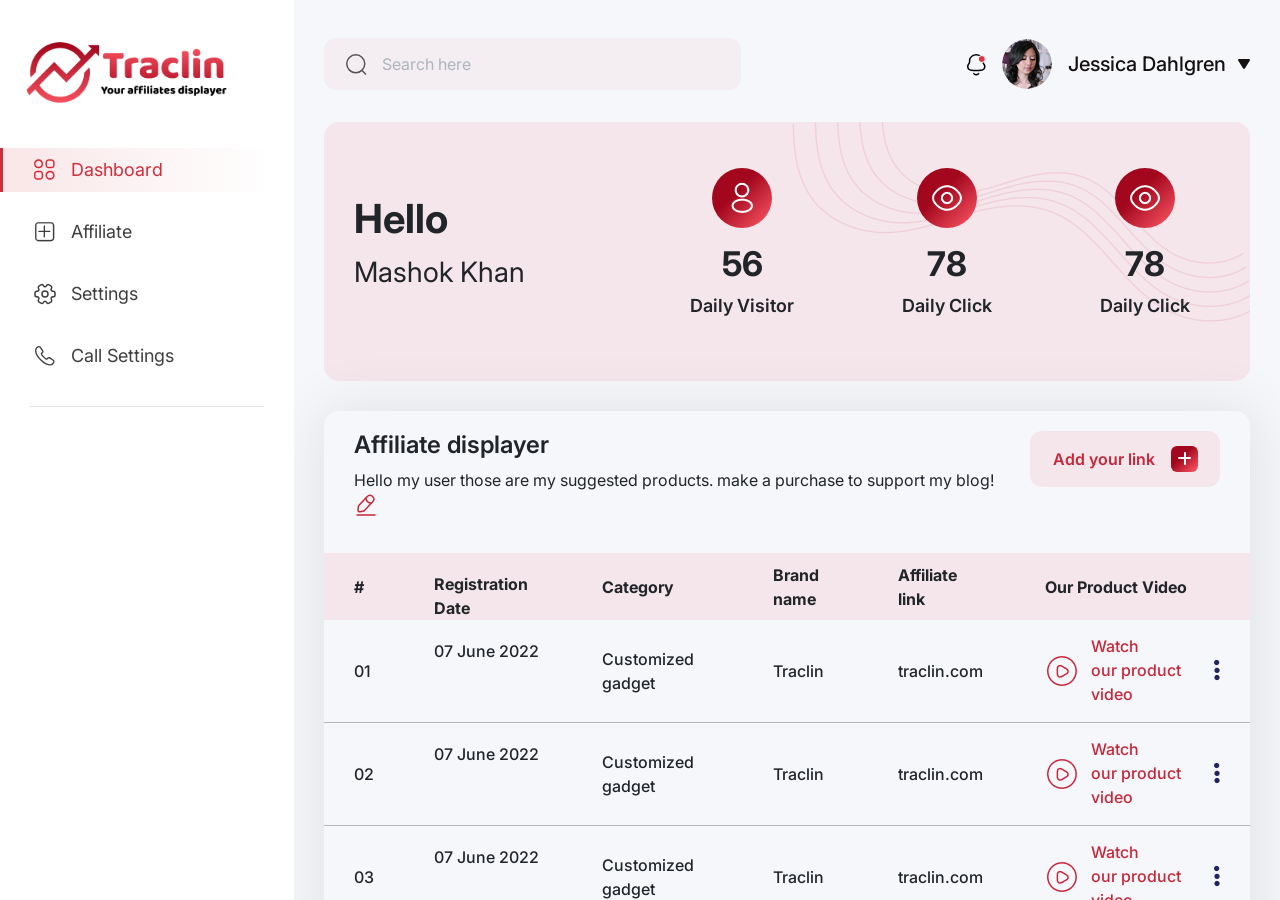
==== commit ff7a28ce: "updated 2.0" ====
--- a/Dashboard.html
+++ b/Dashboard.html
@@ -106,17 +106,17 @@
             <div>
 
                 <!-- Section: Dashboard -->
-                <div id="dashboard" class="content-section d-none Affiliate-display-container">
+                <div id="affiliate" class="content-section d-none Affiliate-display-container">
                     <div class="card border-0 rounded-4 p-5 bg-white text-center">
                         <i class="bi bi-grid text-muted mb-3 dashboard-icon"></i>
-                        <h3 class="fw-bold">Welcome to the Dashboard</h3>
+                        <h3 class="fw-bold">Affiliate link</h3>
                         <p class="text-muted">This is a dynamic section. </p>
                     </div>
                 </div>
 
                 <!-- Section: Affiliate -->
 
-                <div id="affiliate" class="content-section d-none affiliate-container">
+                <div id="dashboard" class="content-section d-none affiliate-container">
                     <div class="dashboard-porgress d-flex align-items-center position-relative">
                         <div class="Progress-bar-user-welcome">
                             <h1 class="fw-bold">
@@ -655,23 +655,9 @@
                     <img src="assets/images/sidebar-logo.svg" alt="Traclin Logo" class="modal-logo">
                 </div>
                 <div class="modal-body">
-                    <div class="text-center mb-0">
-                        <input type="file" id="modal-upload-input" accept="image/*" class="d-none">
-                        <div class="rounded-3 d-flex align-items-center justify-content-center mx-auto overflow-hidden position-relative modal-upload-box"
-                            id="modal-upload-box">
-                            <div class="upload-action-btns d-none position-absolute top-0 end-0 m-2 d-flex gap-2">
-                                <button type="button" class="btn-action-image btn-preview-image"
-                                    aria-label="Preview image">
-                                    <i class="bi bi-eye text-white"></i>
-                                </button>
-                                <button type="button" class="btn-action-image btn-remove-image"
-                                    aria-label="Remove image">
-                                    <i class="bi bi-x text-white"></i>
-                                </button>
-                            </div>
-                            <img src="assets/images/gallery-add.svg" alt="gallery-add" class="modal-upload-icon">
-                        </div>
-                        <div class="modal-upload-text">Upload Image/Logo</div>
+                    <div class="text-center mb-4 mt-2">
+                        <h4 class="fw-bold mb-1" id="modal-title" style="color: #1D265D;">Add Affiliate Link</h4>
+                        <p class="text-muted small mb-0">Fill in the details below to complete your link.</p>
                     </div>
 
                     <form>
@@ -682,6 +668,8 @@
                             <option value="1">Affiliate</option>
                             <option value="2">Other</option>
                         </select>
+                        <input type="text" class="form-control mb-3 border-0 py-2 px-3 modal-custom-input"
+                            id="input-image-url" placeholder="Image URL (e.g. https://...)">
                         <input type="text" class="form-control mb-2 border-0 py-2 px-3 modal-custom-input"
                             id="input-brand-name" placeholder="Brand name">
                         <input type="text" class="form-control mb-2 border-0 py-2 px-3 modal-custom-input"
--- a/css/dashboard.css
+++ b/css/dashboard.css
@@ -198,8 +198,8 @@
 
 /* Profile avatar */
 .nav-avatar {
-    width: 60px;
-    height: 60px;
+    width: 50px;
+    height: 50px;
     margin-left: 16px;
     margin-right: 16px;
     border-radius: 50%;
@@ -1030,4 +1030,330 @@
     .toggle-label-off {
         right: 8px;
     }
+}
+
+/* Toast Notifications */
+.custom-toast {
+    position: fixed;
+    top: 20px;
+    right: 20px;
+    min-width: 320px;
+    padding: 16px 24px;
+    border-radius: 12px;
+    box-shadow: 0 8px 20px rgba(0, 0, 0, 0.15);
+    z-index: 9999;
+    animation: slideIn 0.3s ease;
+    cursor: pointer;
+    font-family: 'Poppins', sans-serif;
+    font-weight: 500;
+    font-size: 15px;
+    border-left: 4px solid rgba(255, 255, 255, 0.5);
+}
+
+.toast-success {
+    background: linear-gradient(145deg, #CD2F3D, #b32b37);
+    color: white;
+}
+
+.toast-error {
+    background: linear-gradient(145deg, #CD2F3D, #b32b37);
+    color: white;
+}
+
+.toast-content {
+    display: flex;
+    align-items: center;
+    gap: 14px;
+}
+
+.toast-content i {
+    font-size: 22px;
+    filter: drop-shadow(0 2px 4px rgba(0, 0, 0, 0.2));
+}
+
+@keyframes slideIn {
+    from {
+        transform: translateX(100%) translateY(-50%);
+        opacity: 0;
+    }
+    to {
+        transform: translateX(0) translateY(0);
+        opacity: 1;
+    }
+}
+
+@keyframes slideOut {
+    from {
+        transform: translateX(0) translateY(0);
+        opacity: 1;
+    }
+    to {
+        transform: translateX(100%) translateY(-50%);
+        opacity: 0;
+    }
+}
+
+/* Mobile Responsive */
+@media (max-width: 576px) {
+    .custom-toast {
+        min-width: calc(100% - 40px);
+        top: 16px;
+        right: 20px;
+        left: 20px;
+        font-size: 14px;
+        padding: 14px 18px;
+    }
+    
+    @keyframes slideIn {
+        from {
+            transform: translateY(-100%);
+            opacity: 0;
+        }
+        to {
+            transform: translateY(0);
+            opacity: 1;
+        }
+    }
+    
+    @keyframes slideOut {
+        from {
+            transform: translateY(0);
+            opacity: 1;
+        }
+        to {
+            transform: translateY(-100%);
+            opacity: 0;
+        }
+    }
+}
+
+/* Form Popup - Card ke upper center mein */
+.form-popup {
+    position: absolute;
+    top: 20px;
+    left: 50%;
+    transform: translateX(-50%);
+    width: calc(100% - 40px);
+    max-width: 400px;
+    background: white;
+    border-radius: 16px;
+    box-shadow: 0 20px 40px rgba(0, 0, 0, 0.15), 0 6px 12px rgba(0, 0, 0, 0.1);
+    z-index: 1000;
+    animation: popupSlideDown 0.3s ease;
+    overflow: hidden;
+    border: 1px solid rgba(255, 255, 255, 0.1);
+    backdrop-filter: blur(10px);
+}
+
+.form-popup.popup-hiding {
+    animation: popupSlideUp 0.3s ease forwards;
+}
+
+.popup-content {
+    display: flex;
+    align-items: center;
+    gap: 16px;
+    padding: 20px 24px;
+    background: white;
+}
+
+.popup-icon {
+    width: 48px;
+    height: 48px;
+    border-radius: 50%;
+    display: flex;
+    align-items: center;
+    justify-content: center;
+    flex-shrink: 0;
+}
+
+.popup-icon i {
+    font-size: 24px;
+}
+
+.popup-text {
+    flex: 1;
+}
+
+.popup-title {
+    font-size: 16px;
+    font-weight: 600;
+    color: #1D265D;
+    margin-bottom: 4px;
+}
+
+.popup-message {
+    font-size: 14px;
+    color: #6c757d;
+    line-height: 1.5;
+}
+
+.popup-close {
+    width: 32px;
+    height: 32px;
+    border-radius: 50%;
+    border: none;
+    background: #f0f0f0;
+    color: #6c757d;
+    display: flex;
+    align-items: center;
+    justify-content: center;
+    cursor: pointer;
+    transition: all 0.2s ease;
+    flex-shrink: 0;
+}
+
+.popup-close:hover {
+    background: #e0e0e0;
+    color: #1D265D;
+    transform: scale(1.1);
+}
+
+.popup-close i {
+    font-size: 20px;
+}
+
+.popup-progress {
+    height: 4px;
+    width: 100%;
+    animation: progressShrink 3s linear forwards;
+    transform-origin: left;
+}
+
+@keyframes popupSlideDown {
+    from {
+        opacity: 0;
+        transform: translateX(-50%) translateY(-20px);
+    }
+    to {
+        opacity: 1;
+        transform: translateX(-50%) translateY(0);
+    }
+}
+
+@keyframes popupSlideUp {
+    from {
+        opacity: 1;
+        transform: translateX(-50%) translateY(0);
+    }
+    to {
+        opacity: 0;
+        transform: translateX(-50%) translateY(-20px);
+    }
+}
+
+@keyframes progressShrink {
+    from {
+        width: 100%;
+    }
+    to {
+        width: 0%;
+    }
+}
+
+/* Field Popup - Input field ke upper */
+.field-popup {
+    position: absolute;
+    bottom: 100%;
+    left: 0;
+    transform: translateY(-8px);
+    z-index: 100;
+    animation: fieldPopupIn 0.2s ease;
+}
+
+.field-popup-content {
+    background: #CD2F3D;
+    color: white;
+    padding: 10px 16px;
+    border-radius: 8px;
+    font-size: 13px;
+    font-weight: 500;
+    display: flex;
+    align-items: center;
+    gap: 8px;
+    white-space: nowrap;
+    box-shadow: 0 4px 12px rgba(205, 47, 61, 0.3);
+}
+
+.field-popup-content i {
+    font-size: 16px;
+}
+
+.field-popup-arrow {
+    position: absolute;
+    bottom: -6px;
+    left: 20px;
+    width: 12px;
+    height: 12px;
+    background: #CD2F3D;
+    transform: rotate(45deg);
+    border-radius: 2px;
+}
+
+.field-popup-hiding {
+    animation: fieldPopupOut 0.2s ease forwards;
+}
+
+@keyframes fieldPopupIn {
+    from {
+        opacity: 0;
+        transform: translateY(10px);
+    }
+    to {
+        opacity: 1;
+        transform: translateY(-8px);
+    }
+}
+
+@keyframes fieldPopupOut {
+    from {
+        opacity: 1;
+        transform: translateY(-8px);
+    }
+    to {
+        opacity: 0;
+        transform: translateY(10px);
+    }
+}
+
+/* Error state for inputs */
+.date-custom-input.error {
+    border: 2px solid #CD2F3D !important;
+    background-color: #fff8f8 !important;
+}
+
+/* Mobile responsive */
+@media (max-width: 576px) {
+    .form-popup {
+        width: calc(100% - 32px);
+        top: 10px;
+    }
+    
+    .popup-content {
+        padding: 16px 20px;
+    }
+    
+    .popup-icon {
+        width: 40px;
+        height: 40px;
+    }
+    
+    .popup-icon i {
+        font-size: 20px;
+    }
+    
+    .popup-title {
+        font-size: 15px;
+    }
+    
+    .popup-message {
+        font-size: 13px;
+    }
+    
+    .field-popup-content {
+        font-size: 12px;
+        padding: 8px 12px;
+        white-space: normal;
+        max-width: 200px;
+    }
 }
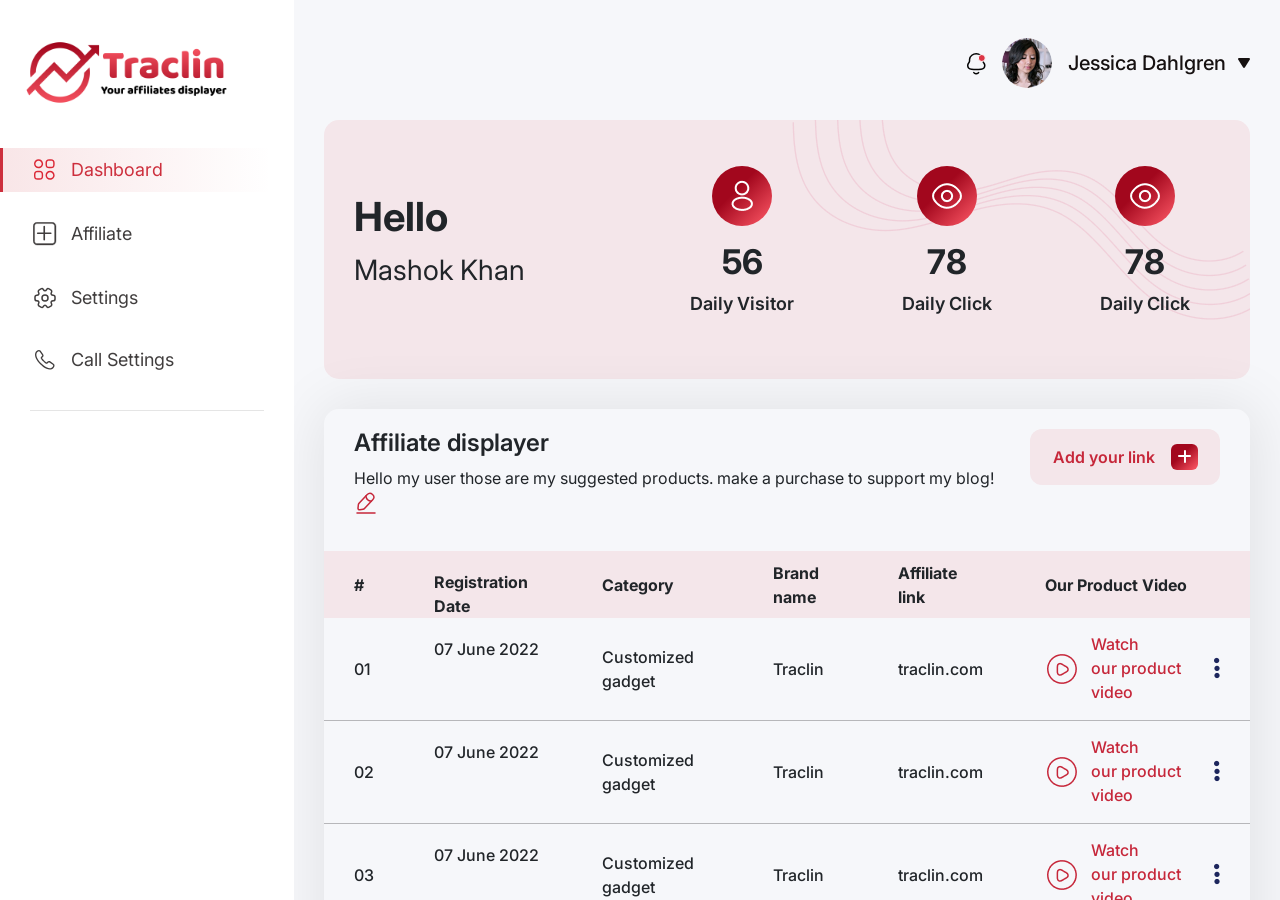
==== commit 075bec56: "update 2.3" ====
--- a/Dashboard.html
+++ b/Dashboard.html
@@ -14,6 +14,7 @@
 </head>
 
 <body>
+    
     <!-- Sidebar Overlay (mobile backdrop) -->
     <div id="sidebar-overlay"></div>
 
@@ -32,7 +33,7 @@
                 <a href="#" class="nav-link-custom" data-target="dashboard">
                     <img src="assets/images/dashboard.svg" alt=""> Dashboard
                 </a>
-                <a href="#" class="nav-link-custom" data-target="affiliate">
+                <a onclick="navigateToAffiliate()" class="nav-link-custom">
                     <img src="assets/images/affliate.svg" alt=""> Affiliate
                 </a>
                 <a href="#" class="nav-link-custom" data-target="settings">
@@ -60,12 +61,6 @@
                         <i class="fa-solid fa-bars"></i>
                     </button>
 
-                    <!-- Search Bar -->
-                    <form class="d-flex nav-search position-relative">
-                        <img src="assets/images/search.svg" alt="Search icon" class="search-icon">
-                        <input class="form-control border-0 search-bar" type="search" placeholder="Search here"
-                            aria-label="Search">
-                    </form>
 
                     <!-- Right Side: Notification + Profile -->
                     <div class="d-flex align-items-center ms-auto">
@@ -97,6 +92,7 @@
                                 <li><a class="dropdown-item text-danger" href="./index.html">Logout</a></li>
                             </ul>
                         </div>
+
                     </div>
 
                 </div>
@@ -105,13 +101,8 @@
             <!-- ===== CONTENT SECTIONS ===== -->
             <div>
 
-                <!-- Section: Dashboard -->
-                <div id="affiliate" class="content-section d-none Affiliate-display-container">
-                    <div class="card border-0 rounded-4 p-5 bg-white text-center">
-                        <i class="bi bi-grid text-muted mb-3 dashboard-icon"></i>
-                        <h3 class="fw-bold">Affiliate link</h3>
-                        <p class="text-muted">This is a dynamic section. </p>
-                    </div>
+                <div id="page-loader">
+                     <div class="loader-spinner"></div>
                 </div>
 
                 <!-- Section: Affiliate -->
@@ -127,7 +118,7 @@
                             </p>
                         </div>
 
-                        <div class="d-flex justify-content-between  Progress-bar">
+                        <div class="d-flex justify-content-between Progress-bar">
 
                             <div class="d-flex flex-column align-items-center" style="z-index: 2;">
                                 <div
@@ -243,8 +234,8 @@
 
                                         <td class="watch-product-video pr-30">
                                             <div class="d-flex align-items-center">
-                                                <img src="../images/icons/play-circle.png" style="cursor: pointer;">
-                                                <p style="margin-left: 12px; margin-top: 14px;">
+                                                <img  onclick="window.location.href='youtube.com'" src="../images/icons/play-circle.png" style="cursor: pointer;">
+                                                <p onclick="window.location.href='youtube.com'" style="margin-left: 12px; margin-top: 14px; cursor: pointer;">
                                                     Watch
                                                     <span class="watch-video-tag">
                                                         our product video
@@ -281,8 +272,8 @@
 
                                         <td class="watch-product-video pr-30">
                                             <div class="d-flex align-items-center">
-                                                <img src="../images/icons/play-circle.png" style="cursor: pointer;">
-                                                <p style="margin-left: 12px; margin-top: 14px;">
+                                                <img onclick="window.location.href='youtube.com'" src="../images/icons/play-circle.png" style="cursor: pointer;">
+                                                <p onclick="window.location.href='youtube.com'" style="margin-left: 12px; margin-top: 14px;  cursor: pointer;">
                                                     Watch
                                                     <span class="watch-video-tag">
                                                         our product video
@@ -319,8 +310,8 @@
 
                                         <td class="watch-product-video pr-30">
                                             <div class="d-flex align-items-center">
-                                                <img src="../images/icons/play-circle.png" style="cursor: pointer;">
-                                                <p style="margin-left: 12px; margin-top: 14px;">
+                                                <img onclick="window.location.href='youtube.com'" src="../images/icons/play-circle.png" style="cursor: pointer;">
+                                                <p onclick="window.location.href='youtube.com'" style="margin-left: 12px; margin-top: 14px;  cursor: pointer;">
                                                     Watch
                                                     <span class="watch-video-tag">
                                                         our product video
@@ -357,8 +348,8 @@
 
                                         <td class="watch-product-video pr-30">
                                             <div class="d-flex align-items-center">
-                                                <img src="../images/icons/play-circle.png" style="cursor: pointer;">
-                                                <p style="margin-left: 12px; margin-top: 14px;">
+                                                <img onclick="window.location.href='youtube.com'" src="../images/icons/play-circle.png" style="cursor: pointer;">
+                                                <p onclick="window.location.href='youtube.com'" style="margin-left: 12px; margin-top: 14px;  cursor: pointer;">
                                                     Watch
                                                     <span class="watch-video-tag">
                                                         our product video
@@ -395,8 +386,8 @@
 
                                         <td class="watch-product-video pr-30">
                                             <div class="d-flex align-items-center">
-                                                <img src="../images/icons/play-circle.png" style="cursor: pointer;">
-                                                <p style="margin-left: 12px; margin-top: 14px;">
+                                                <img onclick="window.location.href='youtube.com'" src="../images/icons/play-circle.png" style="cursor: pointer;">
+                                                <p onclick="window.location.href='youtube.com'" style="margin-left: 12px; margin-top: 14px;  cursor: pointer;">
                                                     Watch
                                                     <span class="watch-video-tag">
                                                         our product video
@@ -421,7 +412,7 @@
                                     </tr>
 
 
-                                    <tr class="border-0">
+                                    <tr>
                                         <td class="pl-30">
                                             06
                                         </td>
@@ -433,8 +424,8 @@
 
                                         <td class="watch-product-video pr-30">
                                             <div class="d-flex align-items-center">
-                                                <img src="../images/icons/play-circle.png" style="cursor: pointer;">
-                                                <p style="margin-left: 12px; margin-top: 14px;">
+                                                <img onclick="window.location.href='youtube.com'" src="../images/icons/play-circle.png" style="cursor: pointer;">
+                                                <p onclick="window.location.href='youtube.com'" style="margin-left: 12px; margin-top: 14px;  cursor: pointer;">
                                                     Watch
                                                     <span class="watch-video-tag">
                                                         our product video
@@ -461,7 +452,7 @@
                         </div>
 
                         <div class="w-100 d-flex">
-                            <button class="text-white border-0 web-red mx-auto link-of-the-page-btn"
+                            <button class="text-white border-0 web-red mx-auto link-of-the-page-btn hover-red"
                                 data-bs-toggle="modal" data-bs-target="#uploadModal" id="btn-create-link">
                                 Create link of the page
                             </button>
@@ -649,9 +640,17 @@
 
     <!-- Upload Modal -->
     <div class="modal fade" id="uploadModal" tabindex="-1" aria-labelledby="uploadModalLabel" aria-hidden="true">
-        <div class="modal-dialog modal-dialog-centered">
-            <div class="modal-content rounded-3 border-0 p-3">
-                <div class="modal-header border-0 pb-0 d-flex justify-content-center position-relative">
+        <div class="modal-dialog modal-dialog-centered ">
+
+            <div class="modal-content rounded-3 border-0 p-3" >
+                 
+                <button data-bs-dismiss="modal"
+                        class="position-absolute bg-transparent border-0" 
+                        style="right: 0; top: 0%; padding: 10px 16px; font-size: 28px; z-index: 10;">
+                    <i class="fa-solid fa-xmark"></i>
+                </button>
+                
+                <div  class="modal-header border-0 pb-0 d-flex justify-content-center position-relative">
                     <img src="assets/images/sidebar-logo.svg" alt="Traclin Logo" class="modal-logo">
                 </div>
                 <div class="modal-body">
@@ -661,6 +660,7 @@
                     </div>
 
                     <form>
+
                         <input type="text" class="form-control mb-2 border-0 py-2 px-3 modal-custom-input"
                             id="input-registration-date" placeholder="Registration Date (e.g. 07 June 2022)">
                         <select class="form-select mb-2 border-0 py-2 px-3 modal-custom-input" aria-label="Category">
--- a/css/style.css
+++ b/css/style.css
@@ -19,6 +19,15 @@
 
 .web-red-gradient {
    background: linear-gradient(to top left, #F14D5C 10%, #A2071D 60%);
+   transition: all 0.4s ease;
+}
+
+.hover-red:hover{
+    background-color: #A2071D;
+}
+
+.button-hover:hover {
+  background: linear-gradient(to top left, #c63a49 10%, #7a0515 60%);
 }
 
 .web-gray{
@@ -29,8 +38,11 @@
     background-color: #161111;
 }
 
+
+
 .web-red{
     background-color: #C6273A;
+    transition: background-color 0.1s ;
 }
 
 .web-text-gray{
@@ -51,6 +63,7 @@
     box-shadow: 2px 2px 60px 6px rgba(0, 0, 0, 0.088);
     margin-top: 30px;
     overflow: auto;
+    padding-bottom: 20px;
 }
 
 .affiliate-container{
@@ -86,6 +99,10 @@
     font-size: 12px;
 } 
 
+.add-link-btn:hover{
+    background-color: #ffe0e8;
+}
+
 
 .Affiliate-display-table > tbody > tr {
     height: 45px;
@@ -392,9 +409,9 @@
         margin-left: 141px;
         margin-right: 60px;
     }
-    .Affiliate-display{
+    /* .Affiliate-display{
         height: 672px;
-    }
+    } */
     .Description{
       display: none;
      }
--- a/css/dashboard.css
+++ b/css/dashboard.css
@@ -17,7 +17,14 @@
 
 .bg-primary-red {
     background-color: #CD2F3D !important;
-}
+    transition: background-color 0.1s;
+}
+
+.bg-primary-red:hover{
+    background-color: #b2101d !important;
+    color: white;
+}
+
 
 .border-danger {
     border-color: #CD2F3D !important;
@@ -715,6 +722,10 @@
     transition: .4s;
 }
 
+.toggle-slider:hover::before {
+    background-color: #c05864;
+}
+
 .custom-toggle input:checked+.toggle-slider {
     background-color: #F8E7EA;
 }
@@ -737,6 +748,11 @@
     background-color: #C6273A;
 }
 
+.custom-toggle input:checked+.toggle-slider:hover::before {
+    background-color: #ec2f45;
+}
+
+
 .toggle-label-on,
 .toggle-label-off {
     position: absolute;
@@ -747,6 +763,7 @@
     color: #413E3E;
     z-index: 1;
     transition: 0.4s;
+    pointer-events: none;
 }
 
 .toggle-label-on {
@@ -1026,6 +1043,7 @@
     .toggle-label-on {
         left: 8px;
     }
+
 
     .toggle-label-off {
         right: 8px;
@@ -1356,4 +1374,33 @@
         white-space: normal;
         max-width: 200px;
     }
+}
+
+#page-loader {
+    position: fixed;
+    top: 0;
+    left: 0;
+    width: 100%;
+    height: 100%;
+    background: rgba(255, 255, 255, 0.614);
+    backdrop-filter: blur;
+    display: none;
+    align-items: center;
+    justify-content: center;
+    z-index: 9999;
+}
+
+.loader-spinner {
+    width: 50px;
+    height: 50px;
+    border: 5px solid #eee;
+    border-top: 5px solid #CD2F3D; /* tumhara theme color */
+    border-radius: 50%;
+    animation: spin 1s linear infinite;
+}
+
+@keyframes spin {
+    100% {
+        transform: rotate(360deg);
+    }
 }
